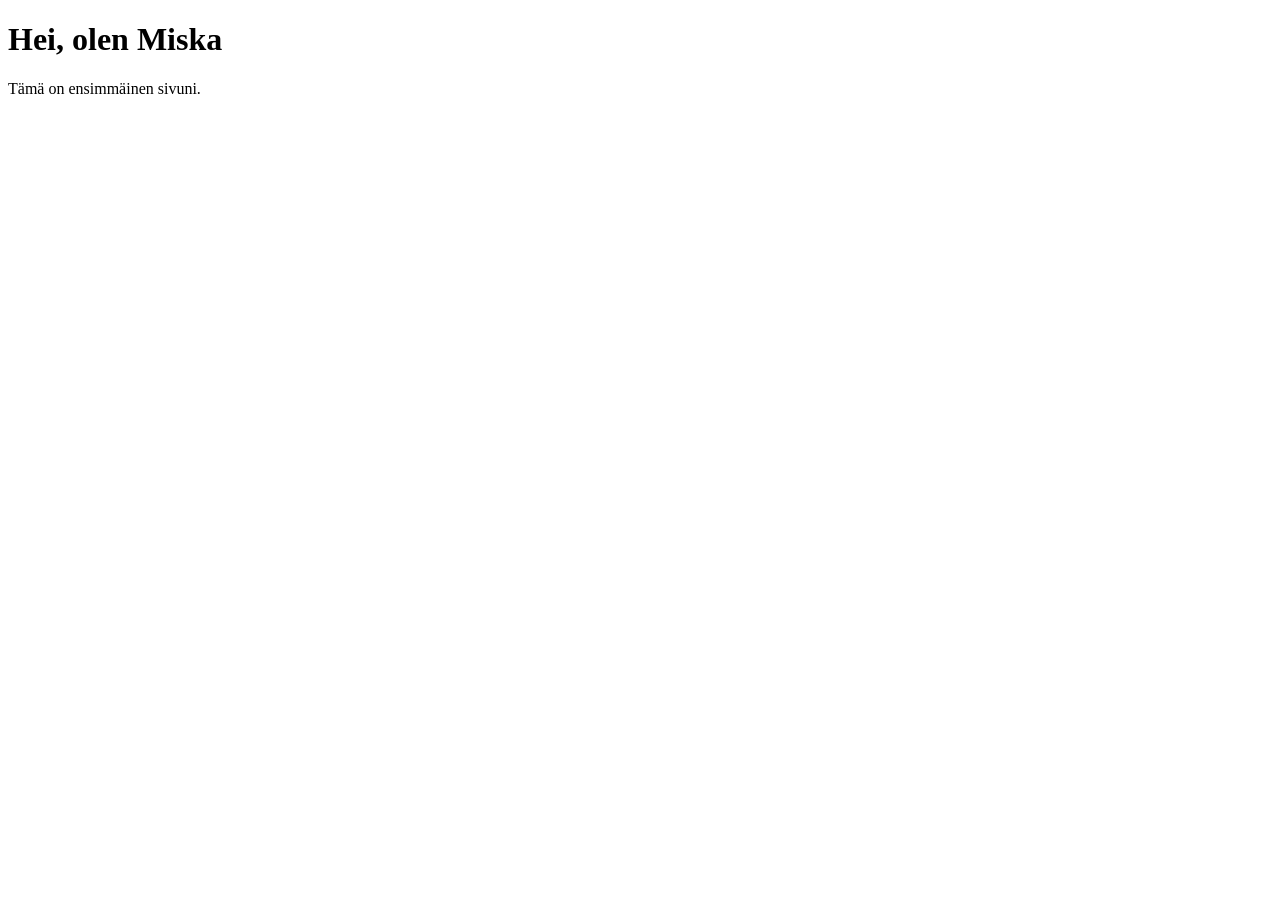
==== index.html @ 96478761 "moi" ====
<!DOCTYPE html>
<html lang="fi">
<head>
    <meta charset="UTF-8">
    <title>Ensimmäinen sivuni</title>
</head>
<body>
    <h1>Hei, olen Miska</h1>
    <p>Tämä on ensimmäinen sivuni.</p>
</body>
</html>
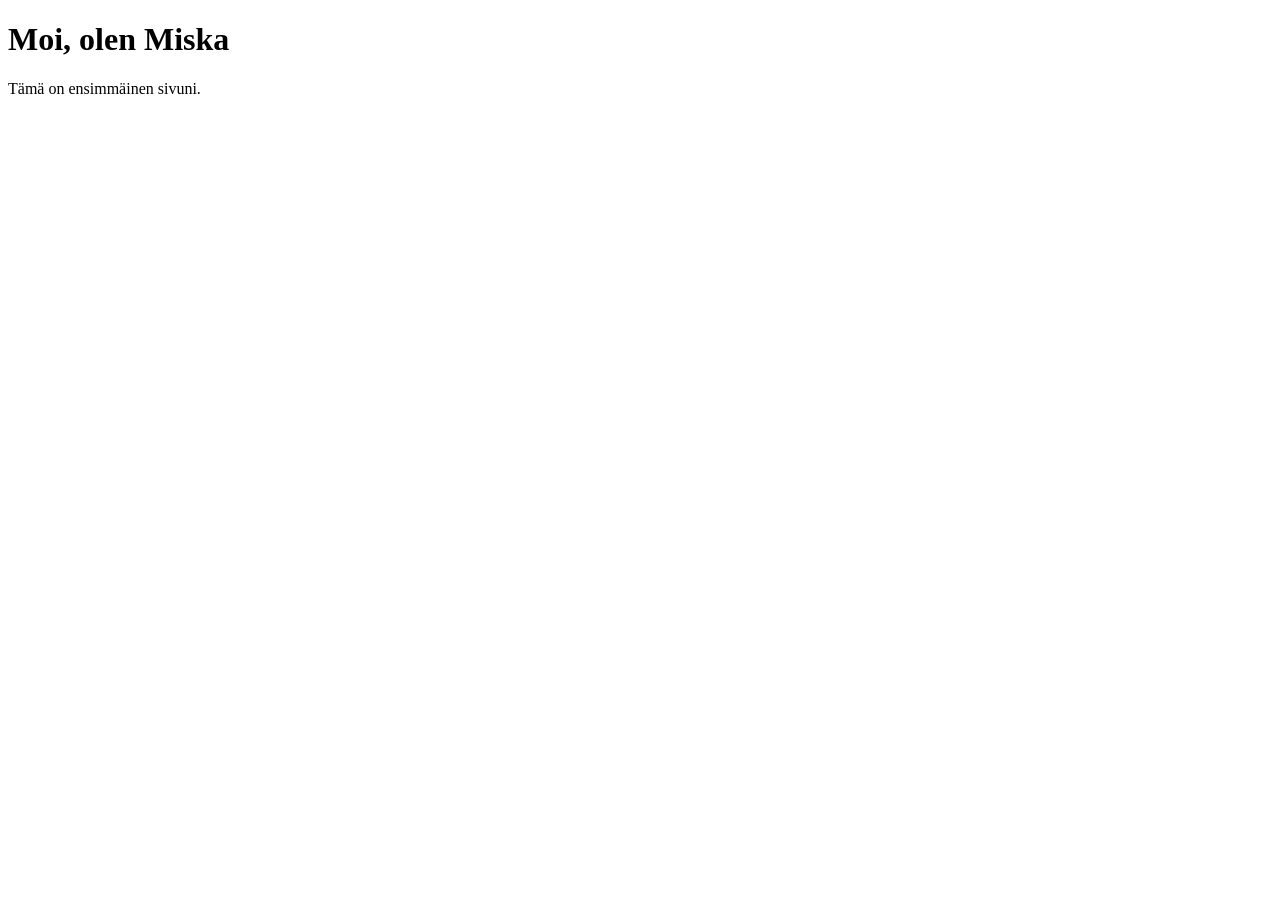
==== commit a831899f: "je" ====
--- a/index.html
+++ b/index.html
@@ -5,7 +5,7 @@
     <title>Ensimmäinen sivuni</title>
 </head>
 <body>
-    <h1>Hei, olen Miska</h1>
+    <h1>Moi, olen Miska</h1>
     <p>Tämä on ensimmäinen sivuni.</p>
 </body>
 </html>
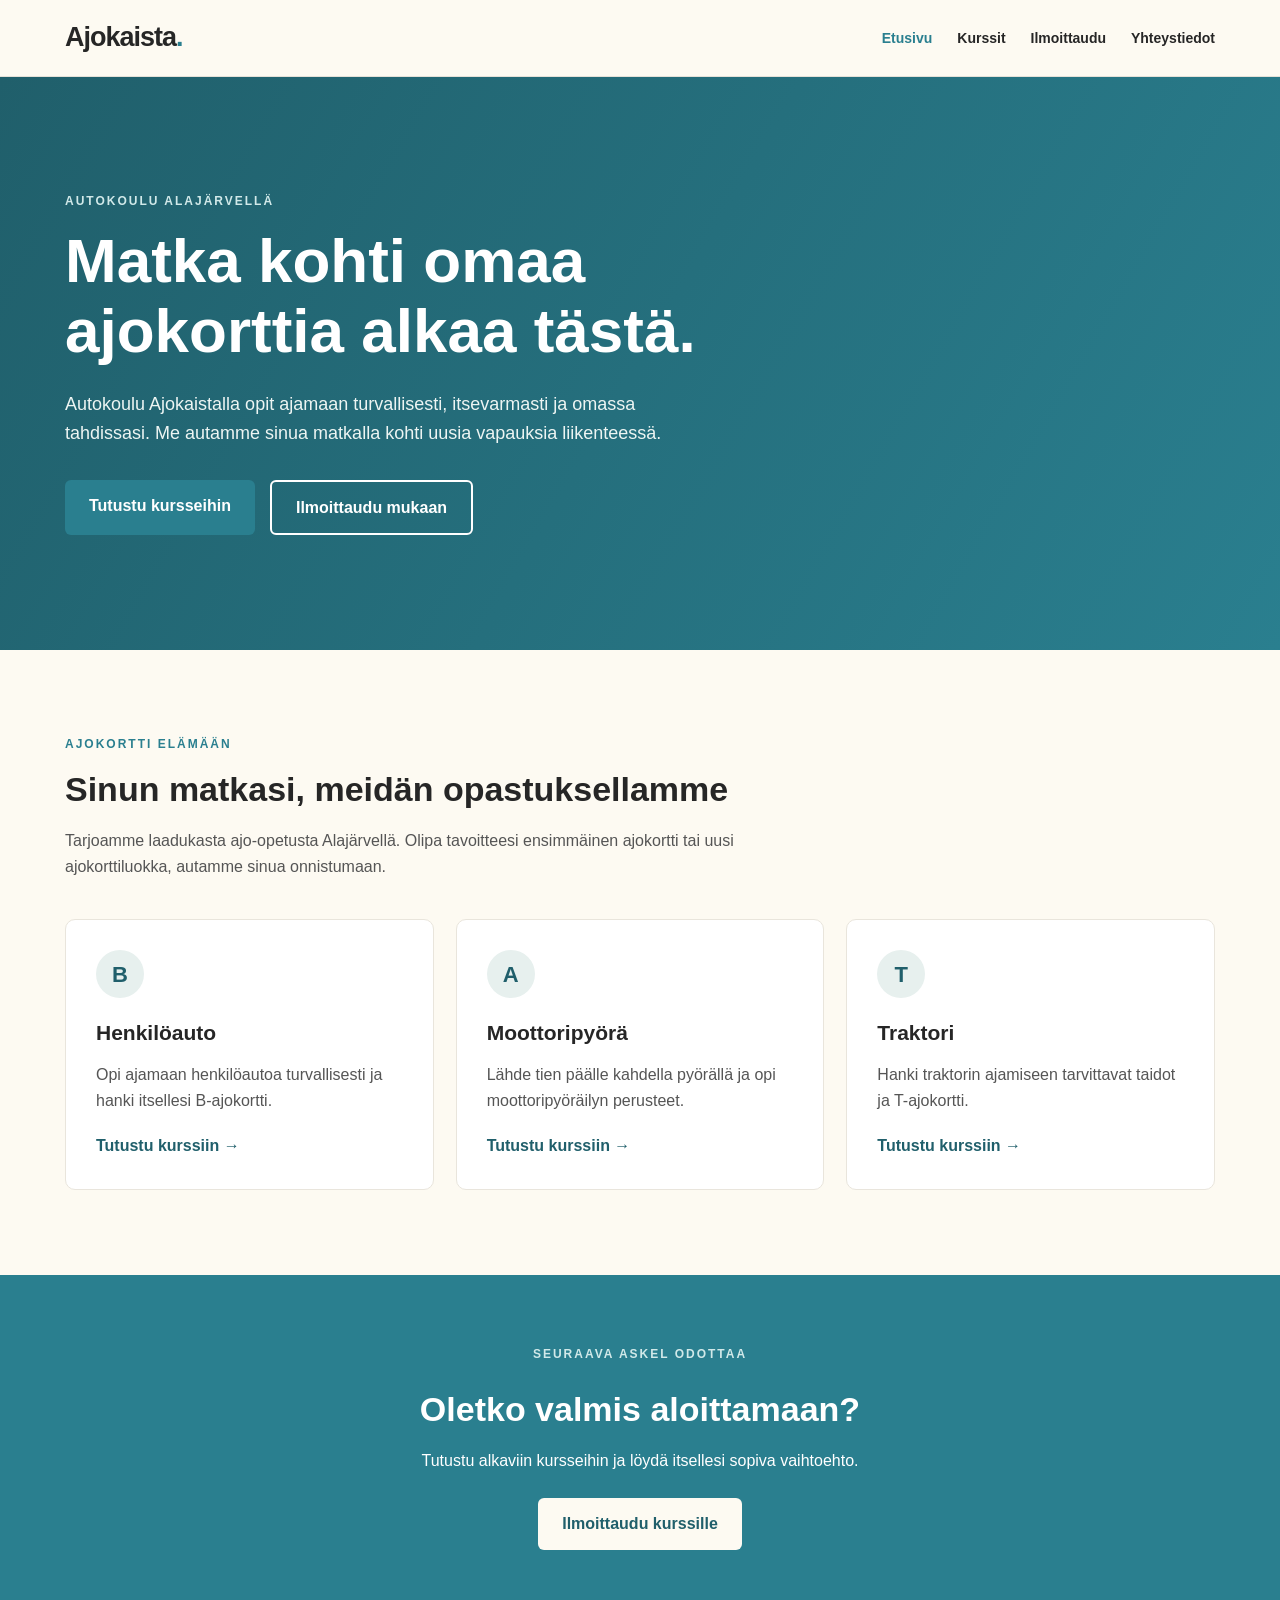
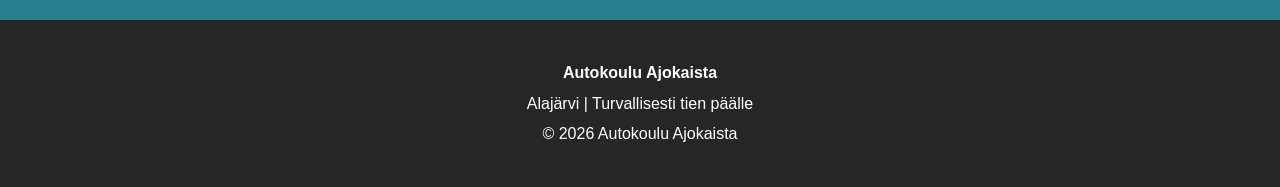
==== commit 4548dcb8: "E1 valmis" ====
--- a/index.html
+++ b/index.html
@@ -1,11 +1,120 @@
+
 <!DOCTYPE html>
 <html lang="fi">
 <head>
     <meta charset="UTF-8">
-    <title>Ensimmäinen sivuni</title>
+    <meta name="viewport" content="width=device-width, initial-scale=1.0">
+    <meta name="description" content="Autokoulu Ajokaista tarjoaa B-, A- ja T-ajokorttikoulutusta Alajärvellä. Tutustu kursseihin ja ilmoittaudu mukaan!">
+    <title>Autokoulu Ajokaista | Etusivu</title>
+    <link rel="stylesheet" href="style.css">
+    <script src="script.js" defer></script>
 </head>
 <body>
-    <h1>Moi, olen Miska</h1>
-    <p>Tämä on ensimmäinen sivuni.</p>
+
+    <header class="site-header">
+        <div class="container header-content">
+            <a href="index.html" class="logo">Ajokaista<span>.</span></a>
+
+            <nav class="main-nav" aria-label="Päänavigaatio">
+                <a href="index.html" aria-current="page">Etusivu</a>
+                <a href="kurssit.html">Kurssit</a>
+                <a href="ilmoittaudu.html">Ilmoittaudu</a>
+                <a href="yhteystiedot.html">Yhteystiedot</a>
+            </nav>
+        </div>
+    </header>
+
+    <main>
+        <section class="hero">
+            <div class="container hero-content">
+                <p class="eyebrow">AUTOKOULU ALAJÄRVELLÄ</p>
+
+                <h1>Matka kohti omaa ajokorttia alkaa tästä.</h1>
+
+                <p class="hero-text">
+                    Autokoulu Ajokaistalla opit ajamaan turvallisesti,
+                    itsevarmasti ja omassa tahdissasi. Me autamme sinua
+                    matkalla kohti uusia vapauksia liikenteessä.
+                </p>
+
+                <div class="hero-buttons">
+                    <a href="kurssit.html" class="button button-primary">
+                        Tutustu kursseihin
+                    </a>
+
+                    <a href="ilmoittaudu.html" class="button button-outline">
+                        Ilmoittaudu mukaan
+                    </a>
+                </div>
+            </div>
+        </section>
+
+        <section class="container intro-section">
+            <div class="section-heading">
+                <p class="eyebrow">AJOKORTTI ELÄMÄÄN</p>
+                <h2>Sinun matkasi, meidän opastuksellamme</h2>
+                <p>
+                    Tarjoamme laadukasta ajo-opetusta Alajärvellä.
+                    Olipa tavoitteesi ensimmäinen ajokortti tai uusi
+                    ajokorttiluokka, autamme sinua onnistumaan.
+                </p>
+            </div>
+
+            <div class="course-cards">
+                <article class="course-card">
+                    <span class="course-number">B</span>
+                    <h3>Henkilöauto</h3>
+                    <p>
+                        Opi ajamaan henkilöautoa turvallisesti ja
+                        hanki itsellesi B-ajokortti.
+                    </p>
+                    <a href="kurssit.html">Tutustu kurssiin →</a>
+                </article>
+
+                <article class="course-card">
+                    <span class="course-number">A</span>
+                    <h3>Moottoripyörä</h3>
+                    <p>
+                        Lähde tien päälle kahdella pyörällä
+                        ja opi moottoripyöräilyn perusteet.
+                    </p>
+                    <a href="kurssit.html">Tutustu kurssiin →</a>
+                </article>
+
+                <article class="course-card">
+                    <span class="course-number">T</span>
+                    <h3>Traktori</h3>
+                    <p>
+                        Hanki traktorin ajamiseen tarvittavat
+                        taidot ja T-ajokortti.
+                    </p>
+                    <a href="kurssit.html">Tutustu kurssiin →</a>
+                </article>
+            </div>
+        </section>
+
+        <section class="cta-section">
+            <div class="container">
+                <p class="eyebrow">SEURAAVA ASKEL ODOTTAA</p>
+                <h2>Oletko valmis aloittamaan?</h2>
+                <p>
+                    Tutustu alkaviin kursseihin ja löydä itsellesi sopiva
+                    vaihtoehto.
+                </p>
+                <a href="ilmoittaudu.html" class="button button-light">
+                    Ilmoittaudu kurssille
+                </a>
+            </div>
+        </section>
+    </main>
+
+    <footer class="site-footer">
+        <div class="container footer-content">
+            <p><strong>Autokoulu Ajokaista</strong></p>
+            <p>Alajärvi | Turvallisesti tien päälle</p>
+            <p>&copy; 2026 Autokoulu Ajokaista</p>
+        </div>
+    </footer>
+
 </body>
-</html>+</html>
--- a/style.css
+++ b/style.css
@@ -0,0 +1,434 @@
+
+/* =========================
+   YLEISET ASETUKSET
+========================= */
+
+:root {
+    --text: #262626;
+    --background: #fdfaf2;
+    --accent: #2a7f8f;
+    --accent-dark: #205f6b;
+    --white: #ffffff;
+    --light-green: #e7f0ee;
+}
+
+* {
+    margin: 0;
+    padding: 0;
+    box-sizing: border-box;
+}
+
+html {
+    scroll-behavior: smooth;
+}
+
+body {
+    font-family: Arial, Helvetica, sans-serif;
+    color: var(--text);
+    background-color: var(--background);
+    line-height: 1.6;
+}
+
+a {
+    color: inherit;
+}
+
+.container {
+    width: 90%;
+    max-width: 1150px;
+    margin: 0 auto;
+}
+
+/* =========================
+   YLÄVALIKKO
+========================= */
+
+.site-header {
+    background-color: var(--background);
+    border-bottom: 1px solid #e5e1d8;
+    position: sticky;
+    top: 0;
+    z-index: 10;
+}
+
+.header-content {
+    min-height: 76px;
+    display: flex;
+    justify-content: space-between;
+    align-items: center;
+    gap: 20px;
+}
+
+.logo {
+    font-size: 27px;
+    font-weight: bold;
+    text-decoration: none;
+    letter-spacing: -1px;
+}
+
+.logo span {
+    color: var(--accent);
+}
+
+.main-nav {
+    display: flex;
+    gap: 25px;
+    flex-wrap: wrap;
+}
+
+.main-nav a {
+    text-decoration: none;
+    font-size: 14px;
+    font-weight: bold;
+    transition: color 0.2s;
+}
+
+.main-nav a:hover,
+.main-nav a[aria-current="page"] {
+    color: var(--accent);
+}
+
+/* =========================
+   PAINIKKEET
+========================= */
+
+.button {
+    display: inline-block;
+    padding: 13px 24px;
+    border-radius: 6px;
+    text-decoration: none;
+    font-weight: bold;
+    transition: background-color 0.2s, transform 0.2s;
+}
+
+.button:hover {
+    transform: translateY(-2px);
+}
+
+.button-primary {
+    background-color: var(--accent);
+    color: var(--white);
+}
+
+.button-primary:hover {
+    background-color: var(--accent-dark);
+}
+
+.button-outline {
+    border: 2px solid var(--white);
+    color: var(--white);
+}
+
+.button-outline:hover {
+    background-color: var(--white);
+    color: var(--text);
+}
+
+.button-light {
+    background-color: var(--background);
+    color: var(--accent-dark);
+}
+
+.button-light:hover {
+    background-color: var(--white);
+}
+
+/* =========================
+   ETUSIVUN HERO
+========================= */
+
+.hero {
+    background: linear-gradient(120deg, #205f6b, #2a7f8f);
+    color: var(--white);
+    padding: 115px 0;
+}
+
+.hero-content {
+    max-width: 1150px;
+}
+
+.eyebrow {
+    font-size: 12px;
+    font-weight: bold;
+    letter-spacing: 2px;
+    margin-bottom: 15px;
+    color: var(--accent);
+}
+
+.hero .eyebrow {
+    color: #d1e9e9;
+}
+
+.hero h1 {
+    font-size: clamp(36px, 6vw, 62px);
+    line-height: 1.12;
+    max-width: 750px;
+    margin-bottom: 25px;
+}
+
+.hero-text {
+    font-size: 18px;
+    max-width: 620px;
+    margin-bottom: 32px;
+    color: #edf5f3;
+}
+
+.hero-buttons {
+    display: flex;
+    gap: 15px;
+    flex-wrap: wrap;
+}
+
+/* =========================
+   ESITTELY JA KURSSIKORTIT
+========================= */
+
+.intro-section {
+    padding-top: 85px;
+    padding-bottom: 85px;
+}
+
+.section-heading {
+    max-width: 700px;
+    margin-bottom: 40px;
+}
+
+.section-heading h2,
+.cta-section h2 {
+    font-size: 34px;
+    line-height: 1.2;
+    margin-bottom: 18px;
+}
+
+.section-heading > p:last-child {
+    color: #555;
+}
+
+.course-cards {
+    display: grid;
+    grid-template-columns: repeat(3, 1fr);
+    gap: 22px;
+}
+
+.course-card {
+    background-color: var(--white);
+    border: 1px solid #e9e5dc;
+    border-radius: 10px;
+    padding: 30px;
+    transition: transform 0.2s, box-shadow 0.2s;
+}
+
+.course-card:hover {
+    transform: translateY(-5px);
+    box-shadow: 0 8px 25px rgba(0, 0, 0, 0.08);
+}
+
+.course-number {
+    display: inline-flex;
+    align-items: center;
+    justify-content: center;
+    width: 48px;
+    height: 48px;
+    border-radius: 50%;
+    background-color: var(--light-green);
+    color: var(--accent-dark);
+    font-size: 22px;
+    font-weight: bold;
+    margin-bottom: 18px;
+}
+
+.course-card h3 {
+    font-size: 21px;
+    margin-bottom: 12px;
+}
+
+.course-card p {
+    color: #555;
+    margin-bottom: 20px;
+}
+
+.course-card a {
+    color: var(--accent-dark);
+    font-weight: bold;
+    text-decoration: none;
+}
+
+/* =========================
+   ALAOSAN TOIMINTAKEHOTE
+========================= */
+
+.cta-section {
+    background-color: var(--accent);
+    color: var(--white);
+    padding: 70px 0;
+    text-align: center;
+}
+
+.cta-section .eyebrow {
+    color: #d1e9e9;
+}
+
+.cta-section p {
+    margin-bottom: 25px;
+}
+
+/* =========================
+   ALATUNNISTE
+========================= */
+
+.site-footer {
+    background-color: #262626;
+    color: var(--white);
+    padding: 35px 0;
+    text-align: center;
+}
+
+.footer-content p {
+    margin: 5px 0;
+}
+
+/* =========================
+   MUUT SIVUT JA LOMAKKEET
+========================= */
+
+.page-banner {
+    background-color: var(--light-green);
+    padding: 65px 0;
+    text-align: center;
+}
+
+.page-banner h1 {
+    font-size: 38px;
+    margin-bottom: 10px;
+}
+
+.content-section {
+    padding-top: 65px;
+    padding-bottom: 65px;
+}
+
+.form-container {
+    max-width: 750px;
+    margin: 0 auto;
+    background-color: var(--white);
+    padding: 35px;
+    border-radius: 10px;
+    border: 1px solid #e9e5dc;
+}
+
+.form-group {
+    margin-bottom: 22px;
+}
+
+.form-group label {
+    display: block;
+    font-weight: bold;
+    margin-bottom: 7px;
+}
+
+.form-group input,
+.form-group select,
+.form-group textarea {
+    width: 100%;
+    padding: 12px;
+    border: 1px solid #bdbdbd;
+    border-radius: 5px;
+    font: inherit;
+    background-color: var(--white);
+    color: var(--text);
+}
+
+.form-group input:focus,
+.form-group select:focus,
+.form-group textarea:focus {
+    outline: 2px solid var(--accent);
+    outline-offset: 2px;
+}
+
+.form-group input[aria-invalid="true"],
+.form-group select[aria-invalid="true"] {
+    border-color: #b42318;
+}
+
+.form-group fieldset {
+    border: 1px solid #ddd;
+    border-radius: 6px;
+    padding: 15px;
+}
+
+.form-group legend {
+    font-weight: bold;
+    padding: 0 5px;
+}
+
+.form-group .choice {
+    display: flex;
+    align-items: center;
+    gap: 9px;
+    margin: 8px 0;
+    font-weight: normal;
+}
+
+.form-group .choice input {
+    width: auto;
+}
+
+.error-message {
+    color: #b42318;
+    font-size: 14px;
+    margin-top: 5px;
+}
+
+.success-message {
+    background-color: var(--light-green);
+    color: var(--accent-dark);
+    border-radius: 6px;
+    padding: 18px;
+    margin-top: 20px;
+}
+
+[hidden] {
+    display: none !important;
+}
+
+/* =========================
+   MOBIILINÄKYMÄ
+========================= */
+
+@media (max-width: 750px) {
+
+    .header-content {
+        flex-direction: column;
+        padding: 15px 0;
+    }
+
+    .main-nav {
+        justify-content: center;
+        gap: 14px;
+    }
+
+    .main-nav a {
+        font-size: 13px;
+    }
+
+    .hero {
+        padding: 75px 0;
+    }
+
+    .hero h1 {
+        font-size: 38px;
+    }
+
+    .course-cards {
+        grid-template-columns: 1fr;
+    }
+
+    .section-heading h2,
+    .cta-section h2 {
+        font-size: 28px;
+    }
+
+    .form-container {
+        padding: 22px;
+    }
+}
